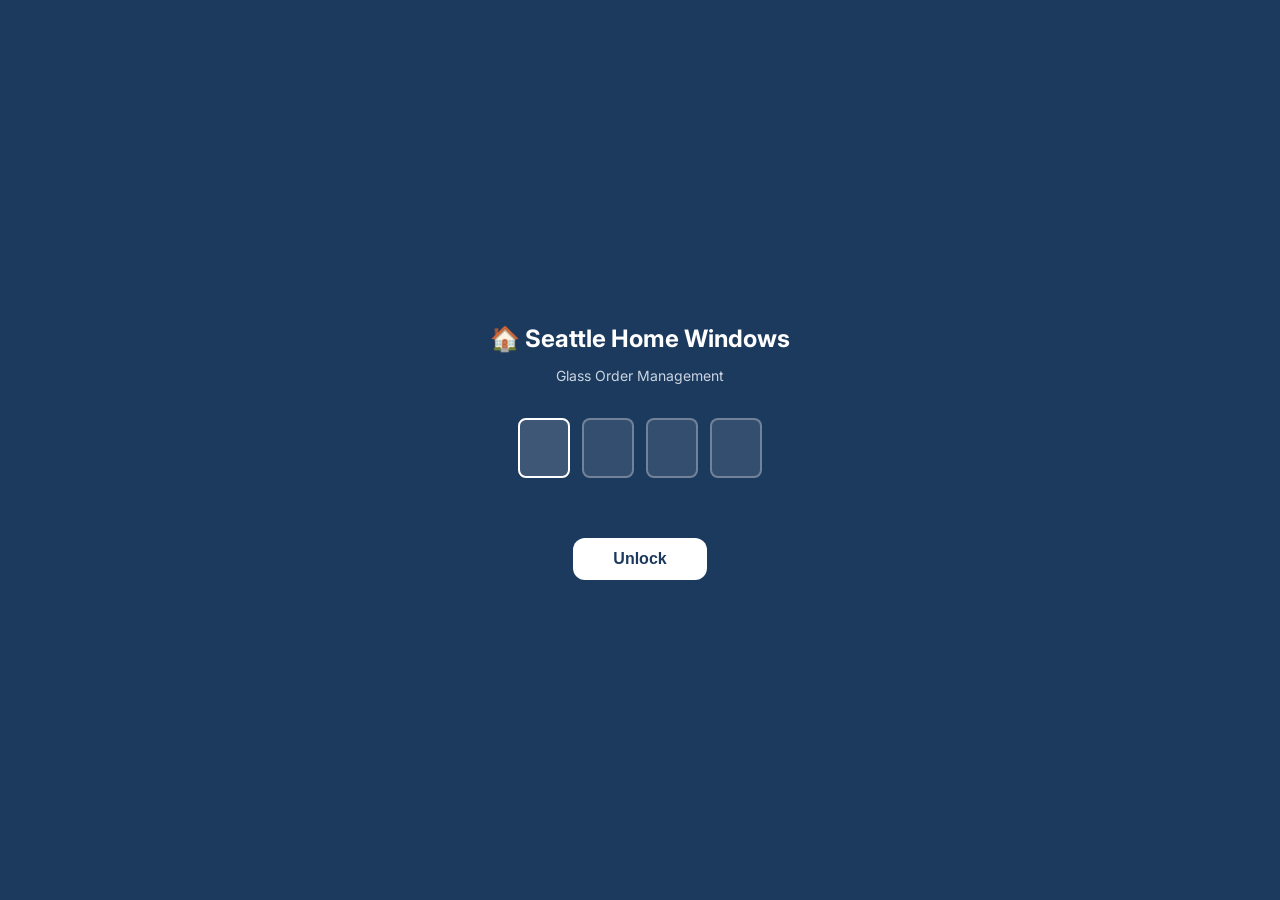
==== index.html @ 75b8d954 "Initial: SHW glass order management app" ====
<!DOCTYPE html>
<html lang="en">
<head>
  <meta charset="UTF-8">
  <meta name="viewport" content="width=device-width, initial-scale=1.0, viewport-fit=cover">
  <meta name="apple-mobile-web-app-capable" content="yes">
  <meta name="apple-mobile-web-app-status-bar-style" content="black-translucent">
  <meta name="theme-color" content="#1c3a5e">
  <title>Seattle Home Windows</title>
  <link rel="manifest" href="manifest.json">
  <link rel="preconnect" href="https://fonts.googleapis.com">
  <link rel="preconnect" href="https://fonts.gstatic.com" crossorigin>
  <link href="https://fonts.googleapis.com/css2?family=Inter:wght@400;500;600;700&display=swap" rel="stylesheet">
  <link rel="stylesheet" href="styles.css">
  <link rel="apple-touch-icon" href="icon-192.png">
</head>
<body>
  <!-- Login Screen -->
  <div class="login-screen" id="loginScreen">
    <div class="login-logo">🏠 Seattle Home Windows</div>
    <div class="login-sub">Glass Order Management</div>
    <div class="pin-input-group">
      <input type="tel" class="pin-digit" maxlength="1" data-pin="0" inputmode="numeric" autofocus>
      <input type="tel" class="pin-digit" maxlength="1" data-pin="1" inputmode="numeric">
      <input type="tel" class="pin-digit" maxlength="1" data-pin="2" inputmode="numeric">
      <input type="tel" class="pin-digit" maxlength="1" data-pin="3" inputmode="numeric">
    </div>
    <div class="login-error" id="loginError"></div>
    <button class="login-btn" id="loginBtn">Unlock</button>
  </div>

  <script>
    // Redirect to jobs page (main landing)
    if (localStorage.getItem('shw_auth') === 'true') {
      window.location.href = 'jobs.html';
    }
  </script>
  <script src="app.js"></script>
</body>
</html>
---- styles.css ----
/* ========== RESET & BASE ========== */
*, *::before, *::after { box-sizing: border-box; margin: 0; padding: 0; }

:root {
  --navy: #1c3a5e;
  --navy-light: #2a5080;
  --white: #ffffff;
  --light-bg: #e8f0f8;
  --gray-50: #f8fafc;
  --gray-100: #f1f5f9;
  --gray-200: #e2e8f0;
  --gray-300: #cbd5e1;
  --gray-400: #94a3b8;
  --gray-500: #64748b;
  --gray-600: #475569;
  --gray-700: #334155;
  --green: #16a34a;
  --green-dark: #15803d;
  --blue: #2563eb;
  --yellow: #ca8a04;
  --orange: #ea580c;
  --purple: #7c3aed;
  --red: #dc2626;
  --radius: 12px;
  --radius-sm: 8px;
  --shadow: 0 1px 3px rgba(0,0,0,.1), 0 1px 2px rgba(0,0,0,.06);
  --shadow-md: 0 4px 6px rgba(0,0,0,.07), 0 2px 4px rgba(0,0,0,.06);
  --shadow-lg: 0 10px 15px rgba(0,0,0,.1), 0 4px 6px rgba(0,0,0,.05);
  --transition: .2s ease;
  --safe-bottom: env(safe-area-inset-bottom, 0px);
}

html { font-size: 16px; -webkit-text-size-adjust: 100%; }
body {
  font-family: 'Inter', -apple-system, BlinkMacSystemFont, sans-serif;
  background: var(--light-bg);
  color: var(--gray-700);
  line-height: 1.5;
  min-height: 100vh;
  padding-bottom: calc(70px + var(--safe-bottom));
  -webkit-font-smoothing: antialiased;
}

/* ========== LOGIN SCREEN ========== */
.login-screen {
  position: fixed; inset: 0; z-index: 9999;
  background: var(--navy);
  display: flex; flex-direction: column;
  align-items: center; justify-content: center;
  padding: 2rem;
}
.login-screen.hidden { display: none; }
.login-logo {
  color: var(--white);
  font-size: 1.5rem;
  font-weight: 700;
  margin-bottom: .5rem;
  text-align: center;
}
.login-sub {
  color: var(--gray-300);
  font-size: .875rem;
  margin-bottom: 2rem;
}
.pin-input-group {
  display: flex; gap: .75rem;
  margin-bottom: 1.5rem;
}
.pin-digit {
  width: 52px; height: 60px;
  border: 2px solid rgba(255,255,255,.3);
  border-radius: var(--radius-sm);
  background: rgba(255,255,255,.1);
  color: var(--white);
  font-size: 1.5rem;
  text-align: center;
  outline: none;
  transition: var(--transition);
}
.pin-digit:focus { border-color: var(--white); background: rgba(255,255,255,.15); }
.login-error {
  color: #fca5a5;
  font-size: .875rem;
  min-height: 1.25rem;
  margin-bottom: 1rem;
}
.login-btn {
  background: var(--white);
  color: var(--navy);
  border: none;
  padding: .75rem 2.5rem;
  border-radius: var(--radius);
  font-size: 1rem;
  font-weight: 600;
  cursor: pointer;
  transition: var(--transition);
}
.login-btn:active { transform: scale(.97); }

/* ========== HEADER ========== */
.app-header {
  background: var(--navy);
  color: var(--white);
  padding: 1rem 1.25rem .75rem;
  position: sticky; top: 0; z-index: 100;
}
.header-brand {
  font-size: 1.125rem;
  font-weight: 700;
  letter-spacing: -.02em;
}
.header-title {
  font-size: .8rem;
  font-weight: 400;
  color: var(--gray-300);
  margin-top: .125rem;
}

/* ========== SEARCH BAR ========== */
.search-wrap {
  padding: .75rem 1.25rem;
  background: var(--navy);
  position: sticky; top: 0; z-index: 99;
}
.search-bar {
  display: flex; align-items: center; gap: .5rem;
  background: rgba(255,255,255,.12);
  border-radius: var(--radius);
  padding: .6rem .875rem;
}
.search-bar svg { flex-shrink: 0; opacity: .6; }
.search-bar input {
  flex: 1; border: none; outline: none;
  background: transparent;
  color: var(--white);
  font-size: .9375rem;
  font-family: inherit;
}
.search-bar input::placeholder { color: rgba(255,255,255,.5); }

/* ========== BOTTOM NAV ========== */
.bottom-nav {
  position: fixed; bottom: 0; left: 0; right: 0;
  background: var(--white);
  border-top: 1px solid var(--gray-200);
  display: flex;
  padding-bottom: var(--safe-bottom);
  z-index: 200;
  box-shadow: 0 -2px 10px rgba(0,0,0,.06);
}
.nav-item {
  flex: 1;
  display: flex; flex-direction: column;
  align-items: center; justify-content: center;
  padding: .5rem 0 .375rem;
  text-decoration: none;
  color: var(--gray-400);
  font-size: .6875rem;
  font-weight: 500;
  transition: var(--transition);
  -webkit-tap-highlight-color: transparent;
}
.nav-item.active { color: var(--navy); }
.nav-icon { font-size: 1.25rem; margin-bottom: .125rem; }

/* ========== CONTENT ========== */
.content { padding: 1rem 1.25rem 1.5rem; }

/* ========== CARDS ========== */
.card {
  background: var(--white);
  border-radius: var(--radius);
  box-shadow: var(--shadow);
  padding: 1rem 1.125rem;
  margin-bottom: .75rem;
  transition: var(--transition);
  cursor: pointer;
}
.card:active { transform: scale(.985); box-shadow: var(--shadow-md); }

.card-header {
  display: flex;
  justify-content: space-between;
  align-items: flex-start;
  margin-bottom: .5rem;
}
.card-name {
  font-size: 1.0625rem;
  font-weight: 600;
  color: var(--navy);
}
.card-address {
  font-size: .8125rem;
  color: var(--gray-500);
  margin-bottom: .625rem;
}
.card-meta {
  display: flex;
  flex-wrap: wrap;
  gap: .375rem;
  align-items: center;
}
.badge {
  display: inline-flex;
  align-items: center;
  padding: .2rem .5rem;
  border-radius: 999px;
  font-size: .6875rem;
  font-weight: 600;
  white-space: nowrap;
}
.badge-gray   { background: #f1f5f9; color: #475569; }
.badge-blue   { background: #dbeafe; color: #1d4ed8; }
.badge-green  { background: #dcfce7; color: #15803d; }
.badge-yellow { background: #fef9c3; color: #a16207; }
.badge-orange { background: #ffedd5; color: #c2410c; }
.badge-purple { background: #ede9fe; color: #6d28d9; }
.badge-green-dark { background: #166534; color: #ffffff; }
.meta-text {
  font-size: .75rem;
  color: var(--gray-500);
}

/* ========== LOADING / EMPTY ========== */
.loading-state, .empty-state, .error-state {
  text-align: center;
  padding: 3rem 1rem;
}
.loading-spinner {
  width: 36px; height: 36px;
  border: 3px solid var(--gray-200);
  border-top-color: var(--navy);
  border-radius: 50%;
  animation: spin .8s linear infinite;
  margin: 0 auto 1rem;
}
@keyframes spin { to { transform: rotate(360deg); } }
.loading-text, .empty-text, .error-text {
  font-size: .9375rem;
  color: var(--gray-500);
}
.error-text { color: var(--red); }

/* ========== FORM STYLES ========== */
.form-section {
  background: var(--white);
  border-radius: var(--radius);
  box-shadow: var(--shadow);
  padding: 1.125rem;
  margin-bottom: 1rem;
}
.section-title {
  font-size: .9375rem;
  font-weight: 700;
  color: var(--navy);
  margin-bottom: .875rem;
  display: flex;
  align-items: center;
  gap: .5rem;
}
.form-group { margin-bottom: .875rem; }
.form-group:last-child { margin-bottom: 0; }
.form-label {
  display: block;
  font-size: .8125rem;
  font-weight: 600;
  color: var(--gray-600);
  margin-bottom: .3rem;
}
.form-input, .form-select, .form-textarea {
  width: 100%;
  padding: .625rem .75rem;
  border: 1.5px solid var(--gray-200);
  border-radius: var(--radius-sm);
  font-size: .9375rem;
  font-family: inherit;
  color: var(--gray-700);
  background: var(--white);
  transition: var(--transition);
  -webkit-appearance: none;
}
.form-input:focus, .form-select:focus, .form-textarea:focus {
  outline: none;
  border-color: var(--navy);
  box-shadow: 0 0 0 3px rgba(28,58,94,.1);
}
.form-select {
  background-image: url("data:image/svg+xml,%3Csvg xmlns='http://www.w3.org/2000/svg' width='12' height='12' viewBox='0 0 24 24' fill='none' stroke='%2394a3b8' stroke-width='2.5'%3E%3Cpath d='M6 9l6 6 6-6'/%3E%3C/svg%3E");
  background-repeat: no-repeat;
  background-position: right .75rem center;
  padding-right: 2rem;
}
.form-textarea { min-height: 80px; resize: vertical; }
.form-row {
  display: flex;
  gap: .5rem;
}
.form-row > * { flex: 1; }
.form-row-tight { gap: .375rem; }

/* UNIT CARD */
.unit-card {
  border: 1.5px solid var(--gray-200);
  border-radius: var(--radius);
  padding: 1rem;
  margin-bottom: .875rem;
  background: var(--gray-50);
  position: relative;
}
.unit-header {
  display: flex;
  justify-content: space-between;
  align-items: center;
  margin-bottom: .875rem;
}
.unit-number {
  font-size: .9375rem;
  font-weight: 700;
  color: var(--navy);
}
.unit-delete {
  background: none; border: none;
  color: var(--gray-400);
  font-size: 1.125rem;
  cursor: pointer;
  padding: .25rem;
  transition: var(--transition);
}
.unit-delete:hover { color: var(--red); }
.unit-delete:disabled { opacity: .3; pointer-events: none; }

.dimension-group {
  display: flex;
  align-items: flex-end;
  gap: .375rem;
  margin-bottom: .5rem;
}
.dim-label {
  font-size: .75rem;
  font-weight: 600;
  color: var(--gray-500);
  min-width: 1.5rem;
  padding-bottom: .7rem;
}
.dim-input {
  width: 60px;
  padding: .5rem;
  border: 1.5px solid var(--gray-200);
  border-radius: var(--radius-sm);
  font-size: .9375rem;
  text-align: center;
  font-family: inherit;
}
.dim-input:focus { outline: none; border-color: var(--navy); }
.dim-x {
  font-size: .875rem;
  font-weight: 600;
  color: var(--gray-400);
  padding-bottom: .7rem;
}
.dim-select {
  padding: .5rem .25rem;
  border: 1.5px solid var(--gray-200);
  border-radius: var(--radius-sm);
  font-size: .875rem;
  font-family: inherit;
  background: var(--white);
  min-width: 60px;
}
.dim-select:focus { outline: none; border-color: var(--navy); }

/* Grid toggle */
.toggle-row {
  display: flex;
  align-items: center;
  gap: .75rem;
  margin-bottom: .75rem;
}
.toggle-label { font-size: .8125rem; font-weight: 600; color: var(--gray-600); }
.toggle {
  position: relative;
  width: 44px; height: 24px;
  cursor: pointer;
}
.toggle input { display: none; }
.toggle-slider {
  position: absolute; inset: 0;
  background: var(--gray-300);
  border-radius: 999px;
  transition: var(--transition);
}
.toggle-slider::after {
  content: '';
  position: absolute;
  top: 2px; left: 2px;
  width: 20px; height: 20px;
  background: var(--white);
  border-radius: 50%;
  transition: var(--transition);
}
.toggle input:checked + .toggle-slider {
  background: var(--navy);
}
.toggle input:checked + .toggle-slider::after {
  transform: translateX(20px);
}
.grid-options { display: none; }
.grid-options.show { display: block; }

/* ========== BUTTONS ========== */
.btn {
  display: inline-flex;
  align-items: center;
  justify-content: center;
  gap: .5rem;
  padding: .75rem 1.25rem;
  border: none;
  border-radius: var(--radius);
  font-size: .9375rem;
  font-weight: 600;
  font-family: inherit;
  cursor: pointer;
  transition: var(--transition);
  -webkit-tap-highlight-color: transparent;
}
.btn:active { transform: scale(.97); }
.btn-primary {
  background: var(--navy);
  color: var(--white);
  width: 100%;
}
.btn-primary:hover { background: var(--navy-light); }
.btn-outline {
  background: transparent;
  color: var(--navy);
  border: 1.5px solid var(--navy);
  width: 100%;
}
.btn-success {
  background: var(--green);
  color: var(--white);
  width: 100%;
}
.btn-danger {
  background: var(--red);
  color: var(--white);
}
.btn-add {
  background: var(--light-bg);
  color: var(--navy);
  width: 100%;
  border: 1.5px dashed var(--navy);
  font-weight: 600;
}
.btn-sm {
  padding: .5rem .875rem;
  font-size: .8125rem;
}

/* ========== MODAL ========== */
.modal-overlay {
  position: fixed; inset: 0;
  background: rgba(0,0,0,.5);
  z-index: 300;
  display: none;
  align-items: flex-end;
  -webkit-backdrop-filter: blur(4px);
  backdrop-filter: blur(4px);
}
.modal-overlay.show { display: flex; }
.modal {
  background: var(--white);
  border-radius: var(--radius) var(--radius) 0 0;
  width: 100%;
  max-height: 90vh;
  overflow-y: auto;
  padding: 1.25rem;
  padding-bottom: calc(1.25rem + var(--safe-bottom));
  animation: slideUp .3s ease;
}
@keyframes slideUp {
  from { transform: translateY(100%); }
  to { transform: translateY(0); }
}
.modal-header {
  display: flex;
  justify-content: space-between;
  align-items: center;
  margin-bottom: 1rem;
}
.modal-title {
  font-size: 1.125rem;
  font-weight: 700;
  color: var(--navy);
}
.modal-close {
  background: none; border: none;
  font-size: 1.5rem;
  color: var(--gray-400);
  cursor: pointer;
  padding: .25rem;
}
.modal-body { font-size: .875rem; color: var(--gray-600); }
.modal-body pre {
  white-space: pre-wrap;
  font-family: inherit;
  font-size: .875rem;
  line-height: 1.6;
  background: var(--gray-50);
  padding: 1rem;
  border-radius: var(--radius-sm);
  margin-bottom: 1rem;
}
.modal-actions {
  display: flex;
  gap: .5rem;
  margin-top: 1rem;
}
.modal-actions .btn { flex: 1; }

/* Detail modal fields */
.detail-row {
  display: flex;
  justify-content: space-between;
  padding: .5rem 0;
  border-bottom: 1px solid var(--gray-100);
}
.detail-label { font-weight: 600; color: var(--gray-600); font-size: .8125rem; }
.detail-value { color: var(--gray-700); font-size: .875rem; text-align: right; }

/* ========== CUSTOMER SEARCH DROPDOWN ========== */
.search-dropdown {
  position: absolute;
  top: 100%; left: 0; right: 0;
  background: var(--white);
  border: 1.5px solid var(--gray-200);
  border-radius: var(--radius-sm);
  box-shadow: var(--shadow-lg);
  max-height: 200px;
  overflow-y: auto;
  z-index: 50;
  display: none;
}
.search-dropdown.show { display: block; }
.dropdown-item {
  padding: .625rem .75rem;
  cursor: pointer;
  font-size: .875rem;
  border-bottom: 1px solid var(--gray-100);
  transition: var(--transition);
}
.dropdown-item:last-child { border-bottom: none; }
.dropdown-item:hover, .dropdown-item:active { background: var(--light-bg); }
.dropdown-item-name { font-weight: 600; color: var(--navy); }
.dropdown-item-sub { font-size: .75rem; color: var(--gray-500); }

/* ========== WORK ORDER CARD ========== */
.wo-card { cursor: default; }
.wo-card:active { transform: none; }
.wo-date {
  display: inline-flex;
  align-items: center;
  gap: .375rem;
  font-size: .8125rem;
  font-weight: 600;
  color: var(--purple);
  margin-bottom: .375rem;
}
.wo-info {
  font-size: .8125rem;
  color: var(--gray-500);
  margin-bottom: .25rem;
}
.wo-address-link {
  color: var(--blue);
  text-decoration: none;
  font-size: .8125rem;
}
.wo-specs {
  background: var(--gray-50);
  border-radius: var(--radius-sm);
  padding: .625rem;
  margin: .625rem 0;
  font-size: .8125rem;
  color: var(--gray-600);
}

/* ========== SUCCESS STATE ========== */
.success-overlay {
  position: fixed; inset: 0;
  background: rgba(28,58,94,.95);
  z-index: 400;
  display: none;
  flex-direction: column;
  align-items: center;
  justify-content: center;
  padding: 2rem;
}
.success-overlay.show { display: flex; }
.success-check {
  width: 80px; height: 80px;
  border-radius: 50%;
  background: var(--green);
  display: flex;
  align-items: center;
  justify-content: center;
  font-size: 2.5rem;
  color: var(--white);
  margin-bottom: 1.5rem;
  animation: popIn .4s ease;
}
@keyframes popIn {
  0% { transform: scale(0); }
  80% { transform: scale(1.1); }
  100% { transform: scale(1); }
}
.success-text {
  color: var(--white);
  font-size: 1.25rem;
  font-weight: 700;
  margin-bottom: .5rem;
}
.success-sub {
  color: var(--gray-300);
  font-size: .875rem;
  margin-bottom: 2rem;
  text-align: center;
}
.success-actions { display: flex; flex-direction: column; gap: .75rem; width: 100%; max-width: 300px; }

/* ========== TOAST ========== */
.toast {
  position: fixed;
  bottom: calc(80px + var(--safe-bottom));
  left: 50%; transform: translateX(-50%) translateY(100px);
  background: var(--gray-700);
  color: var(--white);
  padding: .625rem 1.25rem;
  border-radius: var(--radius);
  font-size: .875rem;
  font-weight: 500;
  z-index: 500;
  opacity: 0;
  transition: all .3s ease;
  white-space: nowrap;
}
.toast.show {
  transform: translateX(-50%) translateY(0);
  opacity: 1;
}

/* ========== RESPONSIVE ========== */
@media (min-width: 768px) {
  .content { max-width: 600px; margin: 0 auto; }
  .bottom-nav { max-width: 600px; left: 50%; transform: translateX(-50%); border-radius: var(--radius) var(--radius) 0 0; }
}
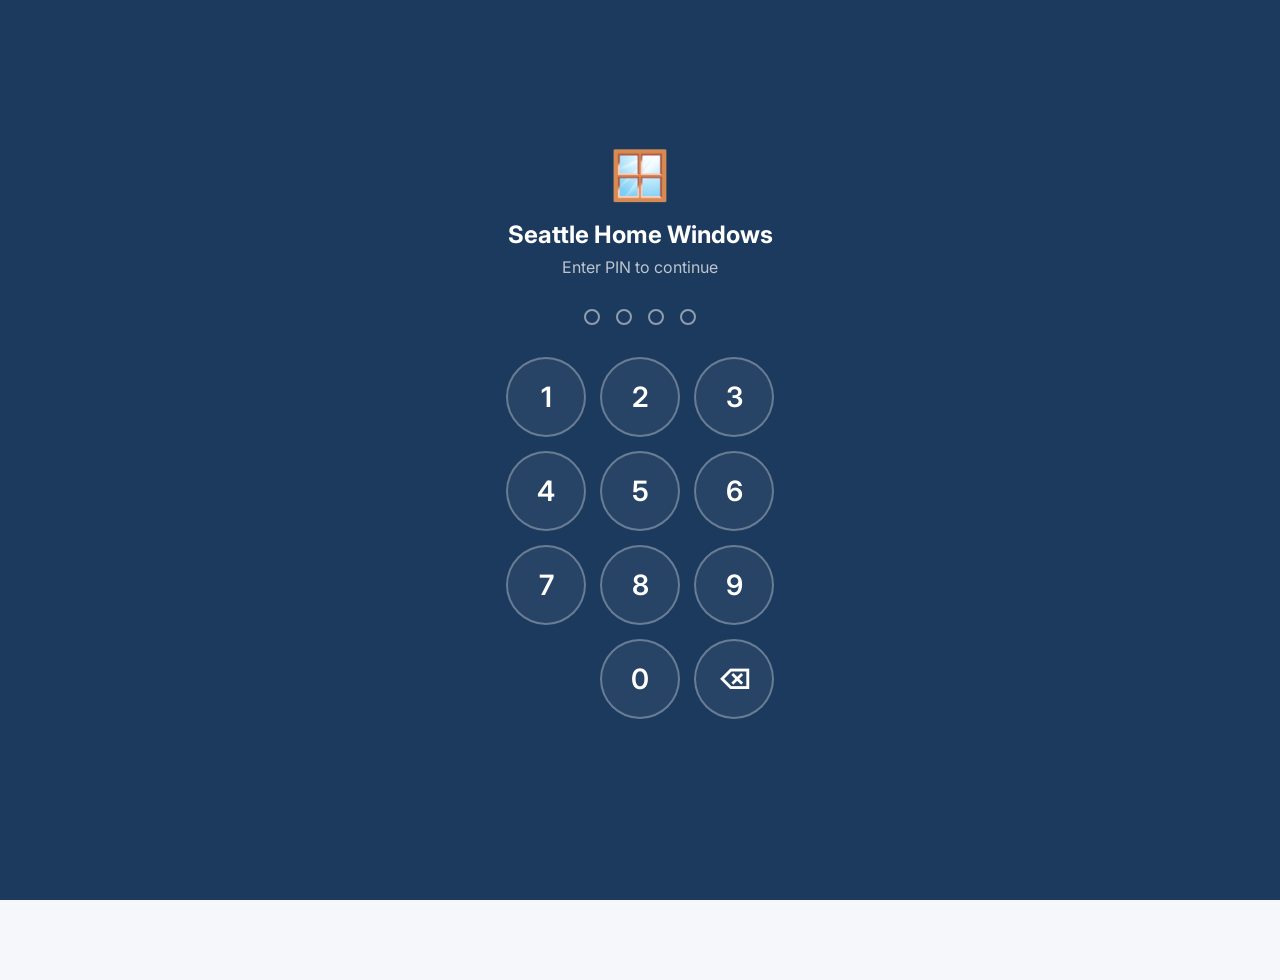
==== commit 1896ddf2: "Complete rebuild: full quoting & work order system - PIN login (1234) → jobs list - New Quote builde" ====
--- a/index.html
+++ b/index.html
@@ -2,39 +2,91 @@
 <html lang="en">
 <head>
   <meta charset="UTF-8">
-  <meta name="viewport" content="width=device-width, initial-scale=1.0, viewport-fit=cover">
+  <meta name="viewport" content="width=device-width, initial-scale=1.0, user-scalable=no">
+  <title>Seattle Home Windows</title>
+  <link rel="manifest" href="manifest.json">
+  <meta name="theme-color" content="#1c3a5e">
   <meta name="apple-mobile-web-app-capable" content="yes">
   <meta name="apple-mobile-web-app-status-bar-style" content="black-translucent">
-  <meta name="theme-color" content="#1c3a5e">
-  <title>Seattle Home Windows</title>
-  <link rel="manifest" href="manifest.json">
-  <link rel="preconnect" href="https://fonts.googleapis.com">
-  <link rel="preconnect" href="https://fonts.gstatic.com" crossorigin>
-  <link href="https://fonts.googleapis.com/css2?family=Inter:wght@400;500;600;700&display=swap" rel="stylesheet">
+  <link rel="icon" href="icon-192.png">
+  <link rel="apple-touch-icon" href="icon-192.png">
   <link rel="stylesheet" href="styles.css">
-  <link rel="apple-touch-icon" href="icon-192.png">
 </head>
 <body>
-  <!-- Login Screen -->
-  <div class="login-screen" id="loginScreen">
-    <div class="login-logo">🏠 Seattle Home Windows</div>
-    <div class="login-sub">Glass Order Management</div>
-    <div class="pin-input-group">
-      <input type="tel" class="pin-digit" maxlength="1" data-pin="0" inputmode="numeric" autofocus>
-      <input type="tel" class="pin-digit" maxlength="1" data-pin="1" inputmode="numeric">
-      <input type="tel" class="pin-digit" maxlength="1" data-pin="2" inputmode="numeric">
-      <input type="tel" class="pin-digit" maxlength="1" data-pin="3" inputmode="numeric">
+  <div class="login-screen">
+    <div style="font-size:48px;margin-bottom:16px;">🪟</div>
+    <h1>Seattle Home Windows</h1>
+    <p>Enter PIN to continue</p>
+    <div class="pin-dots" id="pinDots">
+      <div class="pin-dot"></div>
+      <div class="pin-dot"></div>
+      <div class="pin-dot"></div>
+      <div class="pin-dot"></div>
     </div>
-    <div class="login-error" id="loginError"></div>
-    <button class="login-btn" id="loginBtn">Unlock</button>
+    <div class="pin-pad">
+      <button class="pin-key" onclick="pressKey('1')">1</button>
+      <button class="pin-key" onclick="pressKey('2')">2</button>
+      <button class="pin-key" onclick="pressKey('3')">3</button>
+      <button class="pin-key" onclick="pressKey('4')">4</button>
+      <button class="pin-key" onclick="pressKey('5')">5</button>
+      <button class="pin-key" onclick="pressKey('6')">6</button>
+      <button class="pin-key" onclick="pressKey('7')">7</button>
+      <button class="pin-key" onclick="pressKey('8')">8</button>
+      <button class="pin-key" onclick="pressKey('9')">9</button>
+      <button class="pin-key empty"></button>
+      <button class="pin-key" onclick="pressKey('0')">0</button>
+      <button class="pin-key" onclick="deleteKey()">⌫</button>
+    </div>
+    <div class="pin-error" id="pinError"></div>
   </div>
 
   <script>
-    // Redirect to jobs page (main landing)
-    if (localStorage.getItem('shw_auth') === 'true') {
+    // If already authed, go to jobs
+    if (sessionStorage.getItem('shw_pin') === '1234') {
       window.location.href = 'jobs.html';
     }
+
+    let pin = '';
+    const dots = document.querySelectorAll('.pin-dot');
+    const error = document.getElementById('pinError');
+
+    function updateDots() {
+      dots.forEach((d, i) => d.classList.toggle('filled', i < pin.length));
+    }
+
+    function pressKey(n) {
+      if (pin.length >= 4) return;
+      pin += n;
+      error.textContent = '';
+      updateDots();
+      if (pin.length === 4) {
+        setTimeout(() => {
+          if (pin === '1234') {
+            sessionStorage.setItem('shw_pin', '1234');
+            window.location.href = 'jobs.html';
+          } else {
+            error.textContent = 'Wrong PIN';
+            pin = '';
+            updateDots();
+            dots.forEach(d => {
+              d.style.borderColor = '#ff6b6b';
+              setTimeout(() => d.style.borderColor = '', 500);
+            });
+          }
+        }, 200);
+      }
+    }
+
+    function deleteKey() {
+      pin = pin.slice(0, -1);
+      error.textContent = '';
+      updateDots();
+    }
+
+    // Register service worker
+    if ('serviceWorker' in navigator) {
+      navigator.serviceWorker.register('sw.js').catch(e => console.log('SW:', e));
+    }
   </script>
-  <script src="app.js"></script>
 </body>
 </html>
--- a/styles.css
+++ b/styles.css
@@ -1,656 +1,607 @@
-/* ========== RESET & BASE ========== */
-*, *::before, *::after { box-sizing: border-box; margin: 0; padding: 0; }
+/* Seattle Home Windows — App Styles */
+@import url('https://fonts.googleapis.com/css2?family=Inter:wght@400;500;600;700&display=swap');
 
 :root {
   --navy: #1c3a5e;
-  --navy-light: #2a5080;
+  --navy-light: #2a5a8e;
+  --blue-gray: #e8f0f8;
   --white: #ffffff;
-  --light-bg: #e8f0f8;
-  --gray-50: #f8fafc;
-  --gray-100: #f1f5f9;
-  --gray-200: #e2e8f0;
-  --gray-300: #cbd5e1;
-  --gray-400: #94a3b8;
-  --gray-500: #64748b;
-  --gray-600: #475569;
-  --gray-700: #334155;
-  --green: #16a34a;
-  --green-dark: #15803d;
-  --blue: #2563eb;
-  --yellow: #ca8a04;
-  --orange: #ea580c;
-  --purple: #7c3aed;
-  --red: #dc2626;
+  --light-bg: #f5f7fa;
+  --text: #1a1a2e;
+  --text-muted: #6b7280;
+  --border: #d1d5db;
+  --success: #27ae60;
+  --warning: #f39c12;
+  --danger: #e74c3c;
+  --shadow: 0 2px 8px rgba(0,0,0,0.08);
+  --shadow-lg: 0 4px 16px rgba(0,0,0,0.12);
   --radius: 12px;
   --radius-sm: 8px;
-  --shadow: 0 1px 3px rgba(0,0,0,.1), 0 1px 2px rgba(0,0,0,.06);
-  --shadow-md: 0 4px 6px rgba(0,0,0,.07), 0 2px 4px rgba(0,0,0,.06);
-  --shadow-lg: 0 10px 15px rgba(0,0,0,.1), 0 4px 6px rgba(0,0,0,.05);
-  --transition: .2s ease;
-  --safe-bottom: env(safe-area-inset-bottom, 0px);
-}
-
-html { font-size: 16px; -webkit-text-size-adjust: 100%; }
+}
+
+* { margin: 0; padding: 0; box-sizing: border-box; }
+
 body {
   font-family: 'Inter', -apple-system, BlinkMacSystemFont, sans-serif;
   background: var(--light-bg);
-  color: var(--gray-700);
-  line-height: 1.5;
+  color: var(--text);
   min-height: 100vh;
-  padding-bottom: calc(70px + var(--safe-bottom));
+  padding-bottom: 80px;
   -webkit-font-smoothing: antialiased;
 }
 
-/* ========== LOGIN SCREEN ========== */
-.login-screen {
-  position: fixed; inset: 0; z-index: 9999;
-  background: var(--navy);
-  display: flex; flex-direction: column;
-  align-items: center; justify-content: center;
-  padding: 2rem;
-}
-.login-screen.hidden { display: none; }
-.login-logo {
-  color: var(--white);
-  font-size: 1.5rem;
-  font-weight: 700;
-  margin-bottom: .5rem;
-  text-align: center;
-}
-.login-sub {
-  color: var(--gray-300);
-  font-size: .875rem;
-  margin-bottom: 2rem;
-}
-.pin-input-group {
-  display: flex; gap: .75rem;
-  margin-bottom: 1.5rem;
-}
-.pin-digit {
-  width: 52px; height: 60px;
-  border: 2px solid rgba(255,255,255,.3);
-  border-radius: var(--radius-sm);
-  background: rgba(255,255,255,.1);
-  color: var(--white);
-  font-size: 1.5rem;
-  text-align: center;
-  outline: none;
-  transition: var(--transition);
-}
-.pin-digit:focus { border-color: var(--white); background: rgba(255,255,255,.15); }
-.login-error {
-  color: #fca5a5;
-  font-size: .875rem;
-  min-height: 1.25rem;
-  margin-bottom: 1rem;
-}
-.login-btn {
-  background: var(--white);
-  color: var(--navy);
-  border: none;
-  padding: .75rem 2.5rem;
-  border-radius: var(--radius);
-  font-size: 1rem;
-  font-weight: 600;
-  cursor: pointer;
-  transition: var(--transition);
-}
-.login-btn:active { transform: scale(.97); }
-
-/* ========== HEADER ========== */
+/* Header */
 .app-header {
   background: var(--navy);
-  color: var(--white);
-  padding: 1rem 1.25rem .75rem;
-  position: sticky; top: 0; z-index: 100;
-}
-.header-brand {
-  font-size: 1.125rem;
+  color: white;
+  padding: 16px 20px;
+  display: flex;
+  align-items: center;
+  justify-content: space-between;
+  position: sticky;
+  top: 0;
+  z-index: 100;
+  box-shadow: var(--shadow);
+}
+.app-header h1 {
+  font-size: 18px;
   font-weight: 700;
-  letter-spacing: -.02em;
-}
-.header-title {
-  font-size: .8rem;
-  font-weight: 400;
-  color: var(--gray-300);
-  margin-top: .125rem;
-}
-
-/* ========== SEARCH BAR ========== */
-.search-wrap {
-  padding: .75rem 1.25rem;
-  background: var(--navy);
-  position: sticky; top: 0; z-index: 99;
-}
-.search-bar {
-  display: flex; align-items: center; gap: .5rem;
-  background: rgba(255,255,255,.12);
+}
+.app-header .back-btn {
+  color: white;
+  text-decoration: none;
+  font-size: 24px;
+  line-height: 1;
+  padding: 4px 8px;
+}
+.header-actions { display: flex; gap: 8px; }
+.header-btn {
+  background: rgba(255,255,255,0.15);
+  color: white;
+  border: none;
+  padding: 8px 16px;
+  border-radius: var(--radius-sm);
+  font-size: 14px;
+  font-weight: 600;
+  cursor: pointer;
+}
+.header-btn:active { background: rgba(255,255,255,0.25); }
+
+/* Bottom Nav */
+.bottom-nav {
+  position: fixed;
+  bottom: 0;
+  left: 0;
+  right: 0;
+  background: var(--white);
+  border-top: 1px solid var(--border);
+  display: flex;
+  justify-content: space-around;
+  padding: 8px 0;
+  padding-bottom: max(8px, env(safe-area-inset-bottom));
+  z-index: 100;
+}
+.nav-item {
+  display: flex;
+  flex-direction: column;
+  align-items: center;
+  text-decoration: none;
+  color: var(--text-muted);
+  font-size: 11px;
+  font-weight: 500;
+  gap: 2px;
+  padding: 4px 12px;
+}
+.nav-item.active { color: var(--navy); }
+.nav-item .nav-icon { font-size: 22px; }
+
+/* Container */
+.container { padding: 16px; max-width: 600px; margin: 0 auto; }
+
+/* Cards */
+.card {
+  background: var(--white);
   border-radius: var(--radius);
-  padding: .6rem .875rem;
-}
-.search-bar svg { flex-shrink: 0; opacity: .6; }
-.search-bar input {
-  flex: 1; border: none; outline: none;
-  background: transparent;
-  color: var(--white);
-  font-size: .9375rem;
-  font-family: inherit;
-}
-.search-bar input::placeholder { color: rgba(255,255,255,.5); }
-
-/* ========== BOTTOM NAV ========== */
-.bottom-nav {
-  position: fixed; bottom: 0; left: 0; right: 0;
-  background: var(--white);
-  border-top: 1px solid var(--gray-200);
-  display: flex;
-  padding-bottom: var(--safe-bottom);
-  z-index: 200;
-  box-shadow: 0 -2px 10px rgba(0,0,0,.06);
-}
-.nav-item {
-  flex: 1;
-  display: flex; flex-direction: column;
-  align-items: center; justify-content: center;
-  padding: .5rem 0 .375rem;
-  text-decoration: none;
-  color: var(--gray-400);
-  font-size: .6875rem;
-  font-weight: 500;
-  transition: var(--transition);
-  -webkit-tap-highlight-color: transparent;
-}
-.nav-item.active { color: var(--navy); }
-.nav-icon { font-size: 1.25rem; margin-bottom: .125rem; }
-
-/* ========== CONTENT ========== */
-.content { padding: 1rem 1.25rem 1.5rem; }
-
-/* ========== CARDS ========== */
-.card {
-  background: var(--white);
-  border-radius: var(--radius);
+  padding: 16px;
+  margin-bottom: 12px;
   box-shadow: var(--shadow);
-  padding: 1rem 1.125rem;
-  margin-bottom: .75rem;
-  transition: var(--transition);
-  cursor: pointer;
-}
-.card:active { transform: scale(.985); box-shadow: var(--shadow-md); }
-
+}
 .card-header {
   display: flex;
   justify-content: space-between;
-  align-items: flex-start;
-  margin-bottom: .5rem;
-}
-.card-name {
-  font-size: 1.0625rem;
-  font-weight: 600;
-  color: var(--navy);
-}
-.card-address {
-  font-size: .8125rem;
-  color: var(--gray-500);
-  margin-bottom: .625rem;
-}
-.card-meta {
-  display: flex;
-  flex-wrap: wrap;
-  gap: .375rem;
-  align-items: center;
-}
-.badge {
-  display: inline-flex;
-  align-items: center;
-  padding: .2rem .5rem;
-  border-radius: 999px;
-  font-size: .6875rem;
-  font-weight: 600;
-  white-space: nowrap;
-}
-.badge-gray   { background: #f1f5f9; color: #475569; }
-.badge-blue   { background: #dbeafe; color: #1d4ed8; }
-.badge-green  { background: #dcfce7; color: #15803d; }
-.badge-yellow { background: #fef9c3; color: #a16207; }
-.badge-orange { background: #ffedd5; color: #c2410c; }
-.badge-purple { background: #ede9fe; color: #6d28d9; }
-.badge-green-dark { background: #166534; color: #ffffff; }
-.meta-text {
-  font-size: .75rem;
-  color: var(--gray-500);
-}
-
-/* ========== LOADING / EMPTY ========== */
-.loading-state, .empty-state, .error-state {
-  text-align: center;
-  padding: 3rem 1rem;
-}
-.loading-spinner {
-  width: 36px; height: 36px;
-  border: 3px solid var(--gray-200);
-  border-top-color: var(--navy);
-  border-radius: 50%;
-  animation: spin .8s linear infinite;
-  margin: 0 auto 1rem;
-}
-@keyframes spin { to { transform: rotate(360deg); } }
-.loading-text, .empty-text, .error-text {
-  font-size: .9375rem;
-  color: var(--gray-500);
-}
-.error-text { color: var(--red); }
-
-/* ========== FORM STYLES ========== */
-.form-section {
-  background: var(--white);
-  border-radius: var(--radius);
-  box-shadow: var(--shadow);
-  padding: 1.125rem;
-  margin-bottom: 1rem;
-}
-.section-title {
-  font-size: .9375rem;
+  align-items: center;
+  margin-bottom: 12px;
+}
+.card-title {
+  font-size: 16px;
   font-weight: 700;
   color: var(--navy);
-  margin-bottom: .875rem;
-  display: flex;
-  align-items: center;
-  gap: .5rem;
-}
-.form-group { margin-bottom: .875rem; }
-.form-group:last-child { margin-bottom: 0; }
+}
+
+/* Badges */
+.badge {
+  display: inline-block;
+  padding: 4px 10px;
+  border-radius: 20px;
+  font-size: 11px;
+  font-weight: 600;
+  color: white;
+}
+
+/* Forms */
+.form-group { margin-bottom: 14px; }
 .form-label {
   display: block;
-  font-size: .8125rem;
+  font-size: 13px;
   font-weight: 600;
-  color: var(--gray-600);
-  margin-bottom: .3rem;
+  color: var(--text-muted);
+  margin-bottom: 4px;
 }
 .form-input, .form-select, .form-textarea {
   width: 100%;
-  padding: .625rem .75rem;
-  border: 1.5px solid var(--gray-200);
+  padding: 10px 12px;
+  border: 1.5px solid var(--border);
   border-radius: var(--radius-sm);
-  font-size: .9375rem;
+  font-size: 15px;
   font-family: inherit;
-  color: var(--gray-700);
-  background: var(--white);
-  transition: var(--transition);
-  -webkit-appearance: none;
+  background: var(--white);
+  color: var(--text);
+  transition: border-color 0.2s;
 }
 .form-input:focus, .form-select:focus, .form-textarea:focus {
   outline: none;
   border-color: var(--navy);
-  box-shadow: 0 0 0 3px rgba(28,58,94,.1);
-}
-.form-select {
-  background-image: url("data:image/svg+xml,%3Csvg xmlns='http://www.w3.org/2000/svg' width='12' height='12' viewBox='0 0 24 24' fill='none' stroke='%2394a3b8' stroke-width='2.5'%3E%3Cpath d='M6 9l6 6 6-6'/%3E%3C/svg%3E");
-  background-repeat: no-repeat;
-  background-position: right .75rem center;
-  padding-right: 2rem;
-}
-.form-textarea { min-height: 80px; resize: vertical; }
-.form-row {
-  display: flex;
-  gap: .5rem;
-}
-.form-row > * { flex: 1; }
-.form-row-tight { gap: .375rem; }
-
-/* UNIT CARD */
-.unit-card {
-  border: 1.5px solid var(--gray-200);
-  border-radius: var(--radius);
-  padding: 1rem;
-  margin-bottom: .875rem;
-  background: var(--gray-50);
-  position: relative;
-}
-.unit-header {
-  display: flex;
-  justify-content: space-between;
-  align-items: center;
-  margin-bottom: .875rem;
-}
-.unit-number {
-  font-size: .9375rem;
-  font-weight: 700;
-  color: var(--navy);
-}
-.unit-delete {
-  background: none; border: none;
-  color: var(--gray-400);
-  font-size: 1.125rem;
-  cursor: pointer;
-  padding: .25rem;
-  transition: var(--transition);
-}
-.unit-delete:hover { color: var(--red); }
-.unit-delete:disabled { opacity: .3; pointer-events: none; }
-
-.dimension-group {
-  display: flex;
-  align-items: flex-end;
-  gap: .375rem;
-  margin-bottom: .5rem;
-}
-.dim-label {
-  font-size: .75rem;
-  font-weight: 600;
-  color: var(--gray-500);
-  min-width: 1.5rem;
-  padding-bottom: .7rem;
-}
-.dim-input {
-  width: 60px;
-  padding: .5rem;
-  border: 1.5px solid var(--gray-200);
-  border-radius: var(--radius-sm);
-  font-size: .9375rem;
-  text-align: center;
-  font-family: inherit;
-}
-.dim-input:focus { outline: none; border-color: var(--navy); }
-.dim-x {
-  font-size: .875rem;
-  font-weight: 600;
-  color: var(--gray-400);
-  padding-bottom: .7rem;
-}
-.dim-select {
-  padding: .5rem .25rem;
-  border: 1.5px solid var(--gray-200);
-  border-radius: var(--radius-sm);
-  font-size: .875rem;
-  font-family: inherit;
-  background: var(--white);
-  min-width: 60px;
-}
-.dim-select:focus { outline: none; border-color: var(--navy); }
-
-/* Grid toggle */
-.toggle-row {
-  display: flex;
-  align-items: center;
-  gap: .75rem;
-  margin-bottom: .75rem;
-}
-.toggle-label { font-size: .8125rem; font-weight: 600; color: var(--gray-600); }
-.toggle {
-  position: relative;
-  width: 44px; height: 24px;
-  cursor: pointer;
-}
-.toggle input { display: none; }
-.toggle-slider {
-  position: absolute; inset: 0;
-  background: var(--gray-300);
-  border-radius: 999px;
-  transition: var(--transition);
-}
-.toggle-slider::after {
-  content: '';
-  position: absolute;
-  top: 2px; left: 2px;
-  width: 20px; height: 20px;
-  background: var(--white);
-  border-radius: 50%;
-  transition: var(--transition);
-}
-.toggle input:checked + .toggle-slider {
-  background: var(--navy);
-}
-.toggle input:checked + .toggle-slider::after {
-  transform: translateX(20px);
-}
-.grid-options { display: none; }
-.grid-options.show { display: block; }
-
-/* ========== BUTTONS ========== */
+}
+.form-textarea { resize: vertical; min-height: 60px; }
+
+/* Dimension inputs */
+.dim-row {
+  display: flex;
+  gap: 8px;
+  align-items: center;
+}
+.dim-row .form-input { width: 70px; text-align: center; }
+.dim-row .form-select { width: 80px; }
+.dim-row span { font-weight: 600; color: var(--text-muted); }
+
+/* Inline groups */
+.inline-group { display: flex; gap: 10px; }
+.inline-group .form-group { flex: 1; }
+
+/* Checkbox */
+.checkbox-row {
+  display: flex;
+  align-items: center;
+  gap: 8px;
+  margin-bottom: 10px;
+}
+.checkbox-row input[type="checkbox"] {
+  width: 20px;
+  height: 20px;
+  accent-color: var(--navy);
+}
+.checkbox-row label {
+  font-size: 14px;
+  font-weight: 500;
+}
+
+/* Buttons */
 .btn {
   display: inline-flex;
   align-items: center;
   justify-content: center;
-  gap: .5rem;
-  padding: .75rem 1.25rem;
-  border: none;
-  border-radius: var(--radius);
-  font-size: .9375rem;
+  gap: 6px;
+  padding: 12px 20px;
+  border-radius: var(--radius-sm);
+  font-size: 15px;
   font-weight: 600;
   font-family: inherit;
-  cursor: pointer;
-  transition: var(--transition);
-  -webkit-tap-highlight-color: transparent;
-}
-.btn:active { transform: scale(.97); }
-.btn-primary {
-  background: var(--navy);
-  color: var(--white);
+  border: none;
+  cursor: pointer;
+  transition: all 0.2s;
   width: 100%;
 }
-.btn-primary:hover { background: var(--navy-light); }
+.btn-primary { background: var(--navy); color: white; }
+.btn-primary:active { background: var(--navy-light); }
+.btn-success { background: var(--success); color: white; }
+.btn-warning { background: var(--warning); color: white; }
+.btn-danger { background: var(--danger); color: white; }
 .btn-outline {
   background: transparent;
   color: var(--navy);
-  border: 1.5px solid var(--navy);
+  border: 2px solid var(--navy);
+}
+.btn-sm { padding: 8px 14px; font-size: 13px; }
+.btn + .btn { margin-top: 8px; }
+
+/* FAB */
+.fab {
+  position: fixed;
+  bottom: 80px;
+  right: 20px;
+  width: 56px;
+  height: 56px;
+  border-radius: 50%;
+  background: var(--navy);
+  color: white;
+  border: none;
+  font-size: 28px;
+  display: flex;
+  align-items: center;
+  justify-content: center;
+  box-shadow: var(--shadow-lg);
+  cursor: pointer;
+  z-index: 50;
+}
+
+/* Search */
+.search-bar {
+  position: relative;
+  margin-bottom: 16px;
+}
+.search-bar input {
   width: 100%;
-}
-.btn-success {
-  background: var(--green);
-  color: var(--white);
-  width: 100%;
-}
-.btn-danger {
-  background: var(--red);
-  color: var(--white);
-}
-.btn-add {
-  background: var(--light-bg);
-  color: var(--navy);
-  width: 100%;
-  border: 1.5px dashed var(--navy);
-  font-weight: 600;
-}
-.btn-sm {
-  padding: .5rem .875rem;
-  font-size: .8125rem;
-}
-
-/* ========== MODAL ========== */
-.modal-overlay {
-  position: fixed; inset: 0;
-  background: rgba(0,0,0,.5);
-  z-index: 300;
-  display: none;
-  align-items: flex-end;
-  -webkit-backdrop-filter: blur(4px);
-  backdrop-filter: blur(4px);
-}
-.modal-overlay.show { display: flex; }
-.modal {
-  background: var(--white);
-  border-radius: var(--radius) var(--radius) 0 0;
-  width: 100%;
-  max-height: 90vh;
-  overflow-y: auto;
-  padding: 1.25rem;
-  padding-bottom: calc(1.25rem + var(--safe-bottom));
-  animation: slideUp .3s ease;
-}
-@keyframes slideUp {
-  from { transform: translateY(100%); }
-  to { transform: translateY(0); }
-}
-.modal-header {
-  display: flex;
-  justify-content: space-between;
-  align-items: center;
-  margin-bottom: 1rem;
-}
-.modal-title {
-  font-size: 1.125rem;
-  font-weight: 700;
-  color: var(--navy);
-}
-.modal-close {
-  background: none; border: none;
-  font-size: 1.5rem;
-  color: var(--gray-400);
-  cursor: pointer;
-  padding: .25rem;
-}
-.modal-body { font-size: .875rem; color: var(--gray-600); }
-.modal-body pre {
-  white-space: pre-wrap;
+  padding: 12px 16px 12px 40px;
+  border: 1.5px solid var(--border);
+  border-radius: var(--radius);
+  font-size: 15px;
   font-family: inherit;
-  font-size: .875rem;
-  line-height: 1.6;
-  background: var(--gray-50);
-  padding: 1rem;
-  border-radius: var(--radius-sm);
-  margin-bottom: 1rem;
-}
-.modal-actions {
-  display: flex;
-  gap: .5rem;
-  margin-top: 1rem;
-}
-.modal-actions .btn { flex: 1; }
-
-/* Detail modal fields */
-.detail-row {
-  display: flex;
-  justify-content: space-between;
-  padding: .5rem 0;
-  border-bottom: 1px solid var(--gray-100);
-}
-.detail-label { font-weight: 600; color: var(--gray-600); font-size: .8125rem; }
-.detail-value { color: var(--gray-700); font-size: .875rem; text-align: right; }
-
-/* ========== CUSTOMER SEARCH DROPDOWN ========== */
-.search-dropdown {
+  background: var(--white);
+}
+.search-bar input:focus { outline: none; border-color: var(--navy); }
+.search-bar::before {
+  content: '🔍';
   position: absolute;
-  top: 100%; left: 0; right: 0;
-  background: var(--white);
-  border: 1.5px solid var(--gray-200);
+  left: 12px;
+  top: 50%;
+  transform: translateY(-50%);
+  font-size: 16px;
+}
+
+/* Search dropdown */
+.search-results {
+  position: absolute;
+  top: 100%;
+  left: 0;
+  right: 0;
+  background: var(--white);
+  border: 1px solid var(--border);
   border-radius: var(--radius-sm);
   box-shadow: var(--shadow-lg);
   max-height: 200px;
   overflow-y: auto;
-  z-index: 50;
+  z-index: 200;
   display: none;
 }
-.search-dropdown.show { display: block; }
-.dropdown-item {
-  padding: .625rem .75rem;
-  cursor: pointer;
-  font-size: .875rem;
-  border-bottom: 1px solid var(--gray-100);
-  transition: var(--transition);
-}
-.dropdown-item:last-child { border-bottom: none; }
-.dropdown-item:hover, .dropdown-item:active { background: var(--light-bg); }
-.dropdown-item-name { font-weight: 600; color: var(--navy); }
-.dropdown-item-sub { font-size: .75rem; color: var(--gray-500); }
-
-/* ========== WORK ORDER CARD ========== */
-.wo-card { cursor: default; }
-.wo-card:active { transform: none; }
-.wo-date {
+.search-results.show { display: block; }
+.search-result-item {
+  padding: 10px 14px;
+  cursor: pointer;
+  border-bottom: 1px solid var(--blue-gray);
+  font-size: 14px;
+}
+.search-result-item:hover, .search-result-item:active {
+  background: var(--blue-gray);
+}
+.search-result-item .name { font-weight: 600; }
+.search-result-item .detail { font-size: 12px; color: var(--text-muted); }
+
+/* Job card */
+.job-card {
+  background: var(--white);
+  border-radius: var(--radius);
+  padding: 14px 16px;
+  margin-bottom: 10px;
+  box-shadow: var(--shadow);
+  display: flex;
+  justify-content: space-between;
+  align-items: center;
+  text-decoration: none;
+  color: inherit;
+  cursor: pointer;
+}
+.job-card:active { background: var(--blue-gray); }
+.job-info h3 { font-size: 15px; font-weight: 600; margin-bottom: 2px; }
+.job-info p { font-size: 13px; color: var(--text-muted); }
+.job-arrow { color: var(--text-muted); font-size: 18px; }
+
+/* Unit card */
+.unit-card {
+  background: var(--white);
+  border: 2px solid var(--blue-gray);
+  border-radius: var(--radius);
+  padding: 16px;
+  margin-bottom: 14px;
+  position: relative;
+}
+.unit-card-header {
+  display: flex;
+  justify-content: space-between;
+  align-items: center;
+  margin-bottom: 12px;
+}
+.unit-number {
+  font-size: 14px;
+  font-weight: 700;
+  color: var(--navy);
+  background: var(--blue-gray);
+  padding: 4px 10px;
+  border-radius: 20px;
+}
+.unit-price {
+  font-size: 16px;
+  font-weight: 700;
+  color: var(--success);
+}
+.delete-unit {
+  background: none;
+  border: none;
+  color: var(--danger);
+  font-size: 20px;
+  cursor: pointer;
+  padding: 4px;
+}
+
+/* Summary */
+.summary-card {
+  background: var(--navy);
+  color: white;
+  border-radius: var(--radius);
+  padding: 20px;
+  margin-bottom: 14px;
+}
+.summary-row {
+  display: flex;
+  justify-content: space-between;
+  padding: 6px 0;
+  font-size: 14px;
+}
+.summary-row.total {
+  font-size: 20px;
+  font-weight: 700;
+  border-top: 1px solid rgba(255,255,255,0.3);
+  padding-top: 12px;
+  margin-top: 6px;
+}
+.summary-row.sub { color: rgba(255,255,255,0.7); }
+.line-items { margin-bottom: 8px; }
+.line-item {
+  display: flex;
+  justify-content: space-between;
+  padding: 4px 0;
+  font-size: 13px;
+  color: rgba(255,255,255,0.8);
+}
+
+/* Section headers */
+.section-header {
+  font-size: 15px;
+  font-weight: 700;
+  color: var(--navy);
+  margin: 20px 0 10px;
+  padding-bottom: 6px;
+  border-bottom: 2px solid var(--blue-gray);
+}
+
+/* Grid options (hidden by default) */
+.grid-options { display: none; padding: 10px; background: var(--blue-gray); border-radius: var(--radius-sm); margin-top: 8px; }
+.grid-options.show { display: block; }
+
+/* Photo button */
+.photo-btn {
   display: inline-flex;
   align-items: center;
-  gap: .375rem;
-  font-size: .8125rem;
+  gap: 6px;
+  padding: 8px 14px;
+  background: var(--blue-gray);
+  border: 1.5px dashed var(--border);
+  border-radius: var(--radius-sm);
+  font-size: 13px;
+  color: var(--text-muted);
+  cursor: pointer;
+}
+.photo-btn input { display: none; }
+
+/* Modal */
+.modal-overlay {
+  position: fixed;
+  inset: 0;
+  background: rgba(0,0,0,0.5);
+  z-index: 500;
+  display: none;
+  align-items: flex-end;
+  justify-content: center;
+}
+.modal-overlay.show { display: flex; }
+.modal-content {
+  background: var(--white);
+  border-radius: var(--radius) var(--radius) 0 0;
+  padding: 24px 20px;
+  max-height: 85vh;
+  overflow-y: auto;
+  width: 100%;
+  max-width: 600px;
+}
+.modal-header {
+  display: flex;
+  justify-content: space-between;
+  align-items: center;
+  margin-bottom: 16px;
+}
+.modal-header h2 { font-size: 18px; font-weight: 700; }
+.modal-close {
+  background: none;
+  border: none;
+  font-size: 24px;
+  cursor: pointer;
+  color: var(--text-muted);
+}
+
+/* Stage selector */
+.stage-pills {
+  display: flex;
+  flex-wrap: wrap;
+  gap: 6px;
+  margin: 12px 0;
+}
+.stage-pill {
+  padding: 6px 12px;
+  border-radius: 20px;
+  font-size: 12px;
   font-weight: 600;
-  color: var(--purple);
-  margin-bottom: .375rem;
-}
-.wo-info {
-  font-size: .8125rem;
-  color: var(--gray-500);
-  margin-bottom: .25rem;
-}
-.wo-address-link {
-  color: var(--blue);
+  color: white;
+  cursor: pointer;
+  border: 2px solid transparent;
+  opacity: 0.5;
+  transition: all 0.2s;
+}
+.stage-pill.active { opacity: 1; border-color: white; box-shadow: var(--shadow); }
+
+/* Work order cards */
+.wo-card {
+  background: var(--white);
+  border-radius: var(--radius);
+  padding: 16px;
+  margin-bottom: 12px;
+  box-shadow: var(--shadow);
+  border-left: 4px solid var(--warning);
+}
+.wo-customer { font-size: 17px; font-weight: 700; margin-bottom: 4px; }
+.wo-address {
+  font-size: 14px;
+  color: var(--navy);
   text-decoration: none;
-  font-size: .8125rem;
-}
-.wo-specs {
-  background: var(--gray-50);
-  border-radius: var(--radius-sm);
-  padding: .625rem;
-  margin: .625rem 0;
-  font-size: .8125rem;
-  color: var(--gray-600);
-}
-
-/* ========== SUCCESS STATE ========== */
-.success-overlay {
-  position: fixed; inset: 0;
-  background: rgba(28,58,94,.95);
-  z-index: 400;
-  display: none;
+  display: flex;
+  align-items: center;
+  gap: 4px;
+  margin-bottom: 8px;
+}
+.wo-specs { font-size: 13px; color: var(--text-muted); margin-bottom: 10px; }
+
+/* PIN login */
+.login-screen {
+  display: flex;
   flex-direction: column;
   align-items: center;
   justify-content: center;
-  padding: 2rem;
-}
-.success-overlay.show { display: flex; }
-.success-check {
-  width: 80px; height: 80px;
+  min-height: 100vh;
+  background: var(--navy);
+  color: white;
+  padding: 40px 20px;
+}
+.login-screen h1 { font-size: 24px; margin-bottom: 8px; }
+.login-screen p { color: rgba(255,255,255,0.7); margin-bottom: 32px; }
+.pin-dots {
+  display: flex;
+  gap: 16px;
+  margin-bottom: 32px;
+}
+.pin-dot {
+  width: 16px;
+  height: 16px;
   border-radius: 50%;
-  background: var(--green);
+  border: 2px solid rgba(255,255,255,0.5);
+  transition: all 0.2s;
+}
+.pin-dot.filled { background: white; border-color: white; }
+.pin-pad {
+  display: grid;
+  grid-template-columns: repeat(3, 72px);
+  gap: 12px;
+}
+.pin-key {
+  width: 72px;
+  height: 72px;
+  border-radius: 50%;
+  border: 2px solid rgba(255,255,255,0.3);
+  background: rgba(255,255,255,0.05);
+  color: white;
+  font-size: 28px;
+  font-weight: 600;
+  font-family: inherit;
+  cursor: pointer;
   display: flex;
   align-items: center;
   justify-content: center;
-  font-size: 2.5rem;
-  color: var(--white);
-  margin-bottom: 1.5rem;
-  animation: popIn .4s ease;
-}
-@keyframes popIn {
-  0% { transform: scale(0); }
-  80% { transform: scale(1.1); }
-  100% { transform: scale(1); }
-}
-.success-text {
-  color: var(--white);
-  font-size: 1.25rem;
-  font-weight: 700;
-  margin-bottom: .5rem;
-}
-.success-sub {
-  color: var(--gray-300);
-  font-size: .875rem;
-  margin-bottom: 2rem;
+}
+.pin-key:active { background: rgba(255,255,255,0.2); }
+.pin-key.empty { visibility: hidden; }
+.pin-error {
+  color: #ff6b6b;
+  margin-top: 16px;
+  font-size: 14px;
+  min-height: 20px;
+}
+
+/* Loading */
+.loading {
   text-align: center;
-}
-.success-actions { display: flex; flex-direction: column; gap: .75rem; width: 100%; max-width: 300px; }
-
-/* ========== TOAST ========== */
+  padding: 40px;
+  color: var(--text-muted);
+}
+.loading::after {
+  content: '';
+  display: block;
+  width: 32px;
+  height: 32px;
+  border: 3px solid var(--border);
+  border-top-color: var(--navy);
+  border-radius: 50%;
+  animation: spin 0.8s linear infinite;
+  margin: 12px auto 0;
+}
+@keyframes spin { to { transform: rotate(360deg); } }
+
+/* Empty state */
+.empty-state {
+  text-align: center;
+  padding: 60px 20px;
+  color: var(--text-muted);
+}
+.empty-state .icon { font-size: 48px; margin-bottom: 12px; }
+.empty-state h3 { font-size: 16px; margin-bottom: 4px; color: var(--text); }
+
+/* Detail rows */
+.detail-row {
+  display: flex;
+  justify-content: space-between;
+  padding: 8px 0;
+  border-bottom: 1px solid var(--blue-gray);
+  font-size: 14px;
+}
+.detail-label { color: var(--text-muted); font-weight: 500; }
+.detail-value { font-weight: 600; }
+
+/* Actions grid */
+.actions-grid {
+  display: grid;
+  grid-template-columns: 1fr 1fr;
+  gap: 8px;
+  margin-top: 16px;
+}
+.actions-grid .btn { font-size: 13px; padding: 10px 8px; }
+
+/* Toast */
 .toast {
   position: fixed;
-  bottom: calc(80px + var(--safe-bottom));
-  left: 50%; transform: translateX(-50%) translateY(100px);
-  background: var(--gray-700);
-  color: var(--white);
-  padding: .625rem 1.25rem;
-  border-radius: var(--radius);
-  font-size: .875rem;
+  bottom: 100px;
+  left: 50%;
+  transform: translateX(-50%);
+  background: var(--text);
+  color: white;
+  padding: 12px 24px;
+  border-radius: 24px;
+  font-size: 14px;
   font-weight: 500;
-  z-index: 500;
+  z-index: 1000;
   opacity: 0;
-  transition: all .3s ease;
-  white-space: nowrap;
-}
-.toast.show {
-  transform: translateX(-50%) translateY(0);
-  opacity: 1;
-}
-
-/* ========== RESPONSIVE ========== */
-@media (min-width: 768px) {
-  .content { max-width: 600px; margin: 0 auto; }
-  .bottom-nav { max-width: 600px; left: 50%; transform: translateX(-50%); border-radius: var(--radius) var(--radius) 0 0; }
-}
+  transition: opacity 0.3s;
+  pointer-events: none;
+}
+.toast.show { opacity: 1; }
+
+/* Responsive */
+@media (min-width: 500px) {
+  .pin-pad { grid-template-columns: repeat(3, 80px); gap: 14px; }
+  .pin-key { width: 80px; height: 80px; }
+}
